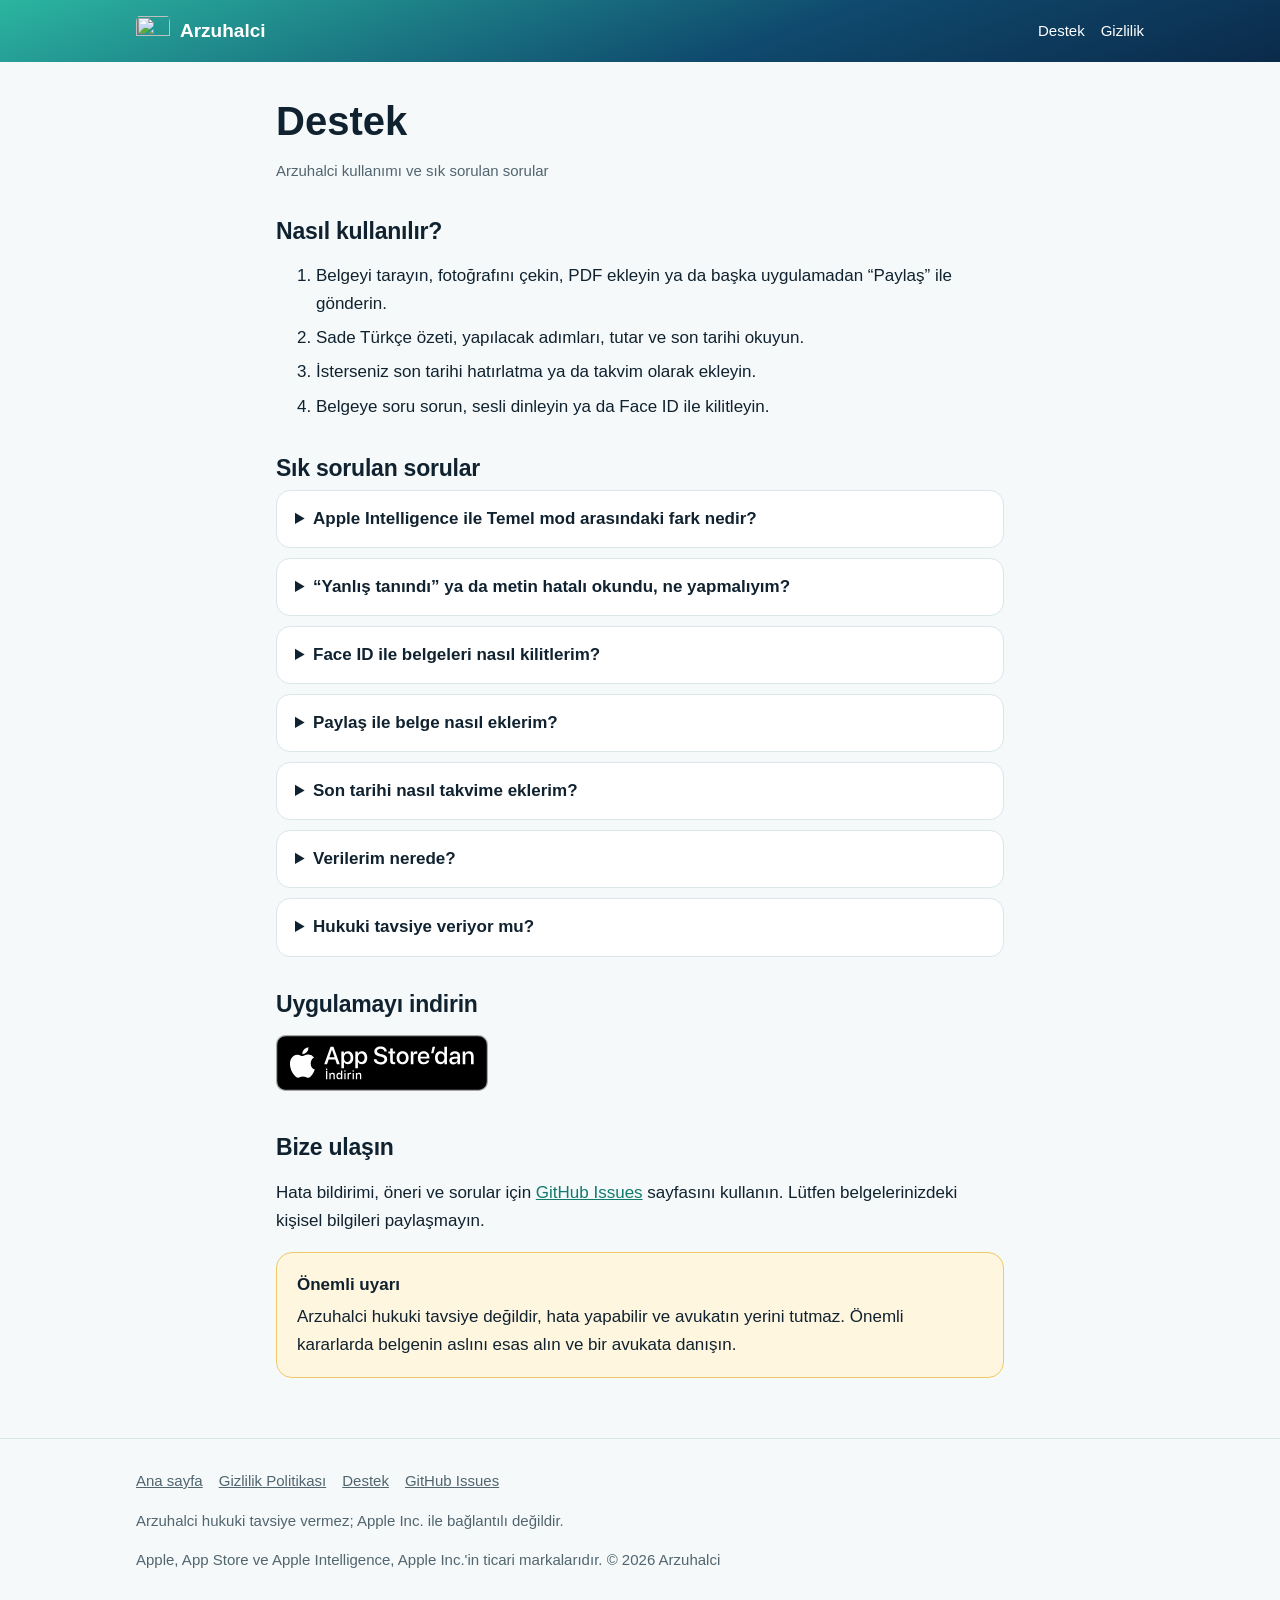
==== destek.html @ eda8c915 "Resmi App Store rozeti, buton hizası, Apple Intelligence vurgusu, hero görseli tam görünür" ====
<!doctype html>
<html lang="tr">
<head>
<meta charset="utf-8">
<meta name="viewport" content="width=device-width, initial-scale=1">
<title>Destek – Arzuhalci</title>
<meta name="description" content="Arzuhalci destek sayfası: nasıl kullanılır, Apple Intelligence ve Temel mod, Face ID, Paylaş ve iletişim.">
<link rel="canonical" href="https://bagsiz.github.io/arzuhalci-site/destek.html">
<link rel="icon" href="favicon.png" type="image/png">
<link rel="apple-touch-icon" href="apple-touch-icon.png">
<meta name="robots" content="index, follow">
<meta name="theme-color" content="#0b2a4a">
<meta name="color-scheme" content="light dark">
<link rel="stylesheet" href="assets/site.css">
</head>
<body><div class="top"><nav><a class="brand" href="index.html"><img src="assets/icon.png" alt="" width="34" height="34">Arzuhalci</a><span class="sp"></span><a class="l" href="destek.html">Destek</a><a class="l" href="gizlilik.html">Gizlilik</a></nav></div>
<main class="doc"><h1>Destek</h1><p class="meta">Arzuhalci kullanımı ve sık sorulan sorular</p>
<h2>Nasıl kullanılır?</h2><ol><li>Belgeyi tarayın, fotoğrafını çekin, PDF ekleyin ya da başka uygulamadan “Paylaş” ile gönderin.</li><li>Sade Türkçe özeti, yapılacak adımları, tutar ve son tarihi okuyun.</li><li>İsterseniz son tarihi hatırlatma ya da takvim olarak ekleyin.</li><li>Belgeye soru sorun, sesli dinleyin ya da Face ID ile kilitleyin.</li></ol>
<h2>Sık sorulan sorular</h2><details><summary>Apple Intelligence ile Temel mod arasındaki fark nedir?</summary><p>Apple Intelligence destekleyen cihazlarda açıklamalar ve belge soruları cihazdaki Apple modeliyle üretilir. Desteklemeyen cihazlarda Temel mod devreye girer: 159 belge türünü tanır ve özet ile yapılacak adımları sunar; serbest soru-cevap sınırlı olabilir. İkisi de cihazda çalışır.</p></details><details><summary>“Yanlış tanındı” ya da metin hatalı okundu, ne yapmalıyım?</summary><p>Belgeyi daha iyi ışıkta, düz ve tüm sayfa görünecek şekilde yeniden tarayın veya PDF kullanın. Okunan metin, tarih ve tutarları her zaman belgenin aslıyla karşılaştırın. Sorun sürerse GitHub Issues'a, kişisel bilgi içermeyen bir örnekle yazın.</p></details><details><summary>Face ID ile belgeleri nasıl kilitlerim?</summary><p>Uygulamanın ayarlarında kilidi açın. Doğrulamayı iOS yapar; Face ID verisi cihazdan çıkmaz. Face ID kullanılamazsa cihaz parolası istenebilir.</p></details><details><summary>Paylaş ile belge nasıl eklerim?</summary><p>Mail, WhatsApp ya da Dosyalar'da belgeyi açın, Paylaş simgesine dokunun ve Arzuhalci'yi seçin. Belge cihazınızda işlenir.</p></details><details><summary>Son tarihi nasıl takvime eklerim?</summary><p>Belge sonucunda tarih satırından hatırlatma ekleyin ya da takvime kaydedin. İzin vermeniz gerekir; istediğiniz zaman Ayarlar'dan kapatabilirsiniz.</p></details><details><summary>Verilerim nerede?</summary><p>Yalnızca cihazınızda, uygulamanın yerel depolamasında. Uygulamayı silerseniz hepsi silinir. Bkz. Gizlilik Politikası.</p></details><details><summary>Hukuki tavsiye veriyor mu?</summary><p>Hayır. Arzuhalci hata yapabilir ve avukatın yerini tutmaz. Önemli kararlarda bir avukata danışın.</p></details>
<h2>Uygulamayı indirin</h2><p><a class="store" href="https://apps.apple.com/tr/app/id6838834879" rel="noopener"><img src="assets/app-store-badge-tr.svg" alt="App Store'dan indirin" width="151" height="40"></a></p><h2>Bize ulaşın</h2><p>Hata bildirimi, öneri ve sorular için <a href="https://github.com/bagsiz/arzuhalci-site/issues" rel="noopener">GitHub Issues</a> sayfasını kullanın. Lütfen belgelerinizdeki kişisel bilgileri paylaşmayın.</p>
<div class="disc" role="note"><strong>Önemli uyarı</strong>Arzuhalci hukuki tavsiye değildir, hata yapabilir ve avukatın yerini tutmaz. Önemli kararlarda belgenin aslını esas alın ve bir avukata danışın.</div></main><footer><div class="wrap"><a href="index.html">Ana sayfa</a><a href="gizlilik.html">Gizlilik Politikası</a><a href="destek.html">Destek</a><a href="https://github.com/bagsiz/arzuhalci-site/issues" rel="noopener">GitHub Issues</a><p>Arzuhalci hukuki tavsiye vermez; Apple Inc. ile bağlantılı değildir.</p><p>Apple, App Store ve Apple Intelligence, Apple Inc.'in ticari markalarıdır. © 2026 Arzuhalci</p></div></footer></body></html>
---- assets/site.css ----
:root{--teal:#2bb5a0;--teal-d:#168a7a;--navy:#0b2a4a;--bg:#f5f9fa;--card:#fff;--text:#10222f;--muted:#51656f;--line:#dbe6e9;--accent:#127a6c;--warn-bg:#fff6e0;--warn-line:#f0c869;--max:1040px}
@media(prefers-color-scheme:dark){:root{--bg:#07131f;--card:#0e2233;--text:#e8f1f4;--muted:#9bb0ba;--line:#1d3547;--accent:#58d3c0;--warn-bg:#2a2210;--warn-line:#7a6320}}
*{box-sizing:border-box}html{scroll-behavior:smooth}
body{margin:0;background:var(--bg);color:var(--text);font:17px/1.65 -apple-system,BlinkMacSystemFont,"SF Pro Text","Segoe UI",Roboto,Helvetica,Arial,sans-serif;-webkit-text-size-adjust:100%}
a{color:var(--accent)}img{max-width:100%;height:auto}
.wrap{max-width:var(--max);margin:0 auto;padding:0 16px}
nav{display:flex;align-items:center;gap:16px;max-width:var(--max);margin:0 auto;padding:14px 16px}
nav .brand{display:flex;align-items:center;gap:10px;font-weight:700;text-decoration:none;color:inherit;font-size:19px}
nav .brand img{border-radius:8px}nav .sp{flex:1}
nav a.l{text-decoration:none;color:var(--muted);font-size:15px}nav a.l:hover{color:var(--accent)}
.hero{background:linear-gradient(160deg,#2bb5a0 0%,#1b8f95 35%,#0f4a6e 70%,#0b2a4a 100%);color:#fff;overflow:hidden}
.hero nav a,.hero nav a.l{color:#fff}.hero nav a.l{opacity:.85}
.hero-in{max-width:var(--max);margin:0 auto;padding:24px 16px 48px;display:grid;gap:32px;align-items:center}
.hero h1{font-size:clamp(32px,7vw,54px);line-height:1.1;margin:8px 0 14px;letter-spacing:-.02em}
.hero p.lead{font-size:clamp(18px,3.5vw,21px);opacity:.93;margin:0 0 24px;max-width:34em}
.hero .shot{justify-self:center;width:min(300px,70%);margin-bottom:0;filter:drop-shadow(0 20px 40px rgba(0,0,0,.35));border-radius:34px}
.hero-copy{padding-bottom:0}
@media(min-width:820px){.hero-in{grid-template-columns:1.15fr .85fr;padding-top:48px}.hero .shot{width:300px}}
.btn{display:inline-flex;align-items:center;gap:10px;background:#fff;color:#0b2a4a;font-weight:700;text-decoration:none;padding:13px 22px;border-radius:14px}
.btn:hover{transform:translateY(-1px)}.btn small{display:block;font-weight:500;font-size:12px;opacity:.7;line-height:1.1}
.cta{display:flex;flex-wrap:wrap;align-items:center;gap:14px 18px}
.store{display:inline-block;padding:14px;margin:-14px;line-height:0}.store img{height:56px;width:auto;display:block}
.btn.ghost{background:transparent;color:#fff;border:1px solid rgba(255,255,255,.55);height:56px;padding:0 24px;box-sizing:border-box;line-height:1}
.dl{text-align:center}.dl .store{margin:0}.doc .store{margin:0;padding:10px 0}.doc p .store{padding:0;margin:0}
.card.feat{grid-column:1/-1;display:grid;gap:4px}
.badges{margin-top:14px;font-size:14px;opacity:.85}
section{padding:56px 0}section.after-hero{padding-top:56px}
h2{font-size:clamp(25px,5vw,34px);line-height:1.2;margin:0 0 10px;letter-spacing:-.01em}
h3{font-size:19px;margin:0 0 6px}
.sub{color:var(--muted);margin:0 0 28px;max-width:40em}
.grid{display:grid;gap:16px;grid-template-columns:repeat(auto-fit,minmax(250px,1fr))}
.card{background:var(--card);border:1px solid var(--line);border-radius:18px;padding:20px}
.card p{margin:0;color:var(--muted);font-size:16px}
.ic{width:42px;height:42px;border-radius:12px;background:linear-gradient(135deg,var(--teal),#0f4a6e);color:#fff;display:grid;place-items:center;font-size:21px;margin-bottom:12px}
.gallery{display:flex;gap:16px;overflow-x:auto;scroll-snap-type:x mandatory;padding:4px 16px 18px;margin:0 -16px}
.gallery figure{margin:0;flex:0 0 min(240px,68vw);scroll-snap-align:center}
.gallery img{width:100%;border-radius:20px;border:1px solid var(--line);display:block}
.gallery figcaption{font-size:14px;color:var(--muted);text-align:center;margin-top:8px}
.chips{display:flex;flex-wrap:wrap;gap:10px;padding:0;list-style:none;margin:0}
.chips li{background:var(--card);border:1px solid var(--line);border-radius:999px;padding:8px 16px;font-size:15px}
details{background:var(--card);border:1px solid var(--line);border-radius:14px;padding:14px 18px;margin-bottom:10px}
summary{cursor:pointer;font-weight:600}details p{margin:10px 0 0;color:var(--muted)}
.disc{background:var(--warn-bg);border:1px solid var(--warn-line);border-radius:16px;padding:18px 20px}
.disc strong{display:block;margin-bottom:4px}
.band{background:linear-gradient(160deg,#0f4a6e,#0b2a4a);color:#fff}.band h2,.band p{color:#fff}.band .sub{color:#cfe3ea}
footer{border-top:1px solid var(--line);padding:30px 0 50px;color:var(--muted);font-size:15px}
footer a{color:var(--muted);margin-right:16px}
.doc{max-width:760px;margin:0 auto;padding:24px 16px 60px}
.doc h1{font-size:clamp(28px,6vw,40px);line-height:1.15;margin:12px 0 6px}
.doc h2{font-size:23px;margin:34px 0 8px}
.doc li{margin-bottom:6px}.meta{color:var(--muted);font-size:15px}
.doc table{border-collapse:collapse;width:100%;font-size:15.5px}.doc th,.doc td{border:1px solid var(--line);padding:9px 11px;text-align:left;vertical-align:top}
.top{background:linear-gradient(160deg,#2bb5a0,#0f4a6e 60%,#0b2a4a);color:#fff}.top nav a{color:#fff}
.center{text-align:center;padding:90px 16px}.center .code{font-size:clamp(64px,16vw,120px);font-weight:800;line-height:1;background:linear-gradient(135deg,var(--teal),#0f4a6e);-webkit-background-clip:text;background-clip:text;color:transparent}
:focus-visible{outline:3px solid var(--teal);outline-offset:2px}
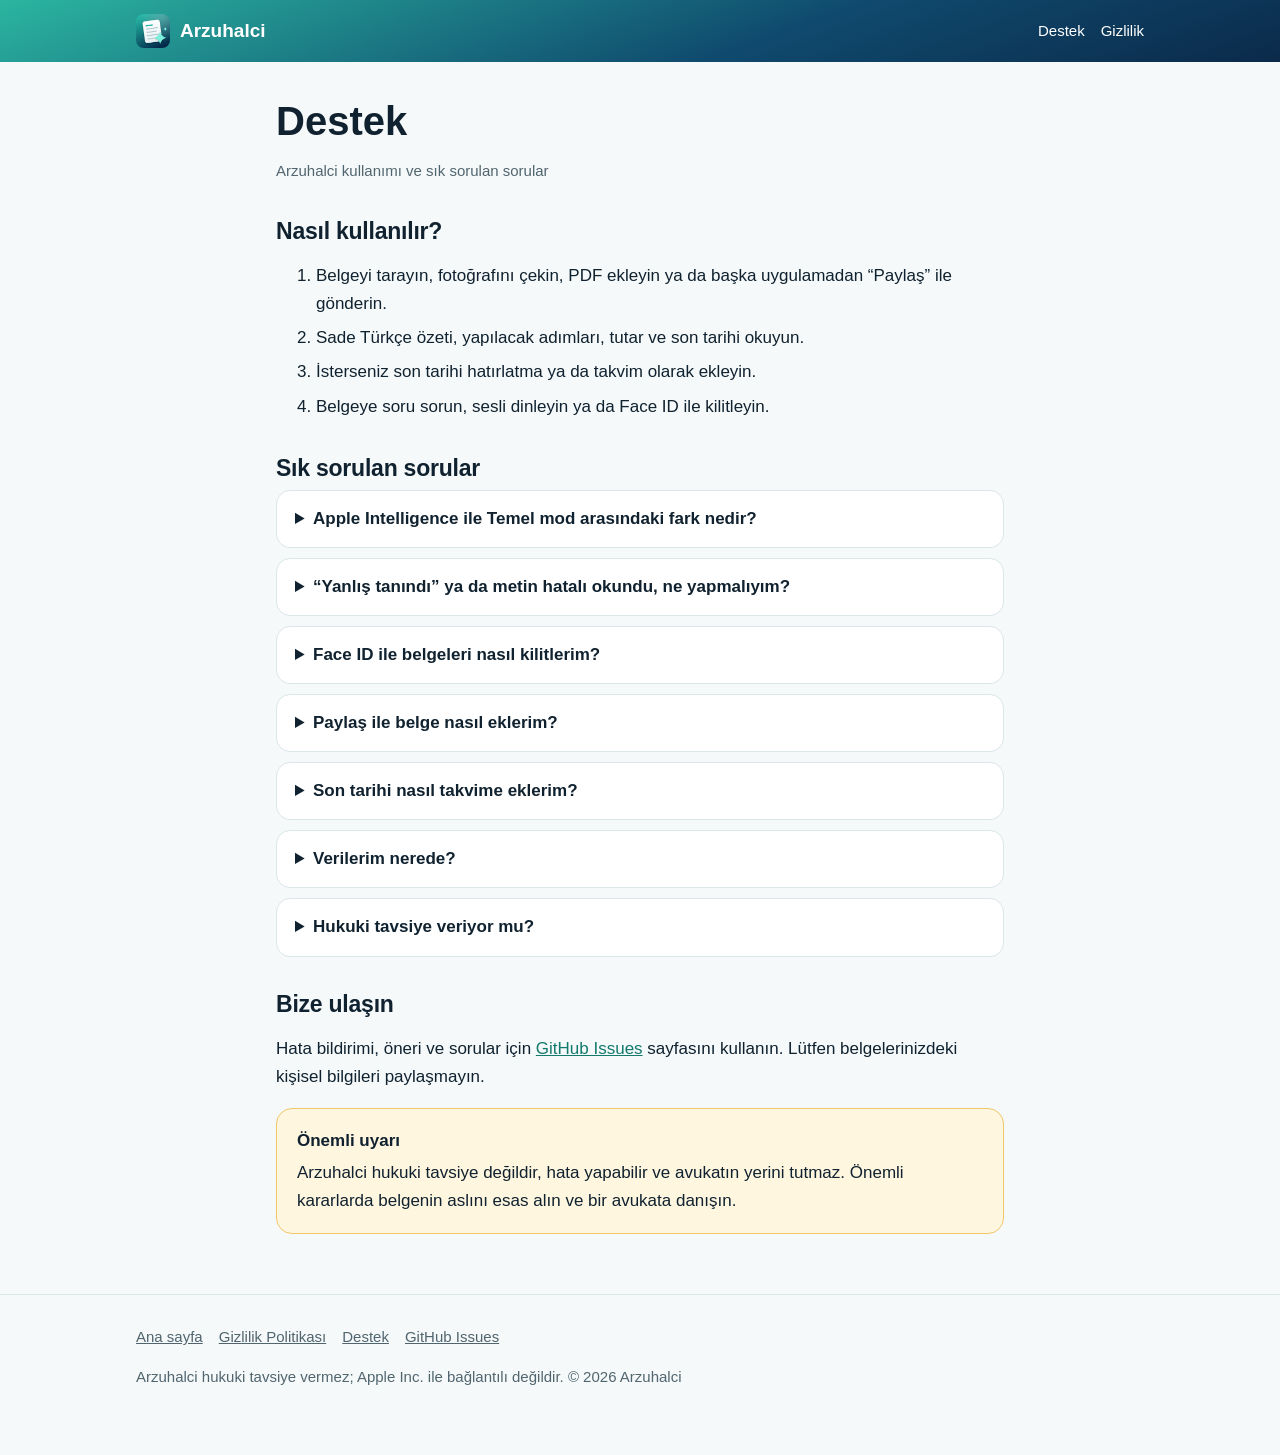
==== commit 0b3eaf4f: "Arzuhalci tanıtım sitesi: ana sayfa, gizlilik, destek" ====
--- a/destek.html
+++ b/destek.html
@@ -17,5 +17,5 @@
 <main class="doc"><h1>Destek</h1><p class="meta">Arzuhalci kullanımı ve sık sorulan sorular</p>
 <h2>Nasıl kullanılır?</h2><ol><li>Belgeyi tarayın, fotoğrafını çekin, PDF ekleyin ya da başka uygulamadan “Paylaş” ile gönderin.</li><li>Sade Türkçe özeti, yapılacak adımları, tutar ve son tarihi okuyun.</li><li>İsterseniz son tarihi hatırlatma ya da takvim olarak ekleyin.</li><li>Belgeye soru sorun, sesli dinleyin ya da Face ID ile kilitleyin.</li></ol>
 <h2>Sık sorulan sorular</h2><details><summary>Apple Intelligence ile Temel mod arasındaki fark nedir?</summary><p>Apple Intelligence destekleyen cihazlarda açıklamalar ve belge soruları cihazdaki Apple modeliyle üretilir. Desteklemeyen cihazlarda Temel mod devreye girer: 159 belge türünü tanır ve özet ile yapılacak adımları sunar; serbest soru-cevap sınırlı olabilir. İkisi de cihazda çalışır.</p></details><details><summary>“Yanlış tanındı” ya da metin hatalı okundu, ne yapmalıyım?</summary><p>Belgeyi daha iyi ışıkta, düz ve tüm sayfa görünecek şekilde yeniden tarayın veya PDF kullanın. Okunan metin, tarih ve tutarları her zaman belgenin aslıyla karşılaştırın. Sorun sürerse GitHub Issues'a, kişisel bilgi içermeyen bir örnekle yazın.</p></details><details><summary>Face ID ile belgeleri nasıl kilitlerim?</summary><p>Uygulamanın ayarlarında kilidi açın. Doğrulamayı iOS yapar; Face ID verisi cihazdan çıkmaz. Face ID kullanılamazsa cihaz parolası istenebilir.</p></details><details><summary>Paylaş ile belge nasıl eklerim?</summary><p>Mail, WhatsApp ya da Dosyalar'da belgeyi açın, Paylaş simgesine dokunun ve Arzuhalci'yi seçin. Belge cihazınızda işlenir.</p></details><details><summary>Son tarihi nasıl takvime eklerim?</summary><p>Belge sonucunda tarih satırından hatırlatma ekleyin ya da takvime kaydedin. İzin vermeniz gerekir; istediğiniz zaman Ayarlar'dan kapatabilirsiniz.</p></details><details><summary>Verilerim nerede?</summary><p>Yalnızca cihazınızda, uygulamanın yerel depolamasında. Uygulamayı silerseniz hepsi silinir. Bkz. Gizlilik Politikası.</p></details><details><summary>Hukuki tavsiye veriyor mu?</summary><p>Hayır. Arzuhalci hata yapabilir ve avukatın yerini tutmaz. Önemli kararlarda bir avukata danışın.</p></details>
-<h2>Uygulamayı indirin</h2><p><a class="store" href="https://apps.apple.com/tr/app/id6838834879" rel="noopener"><img src="assets/app-store-badge-tr.svg" alt="App Store'dan indirin" width="151" height="40"></a></p><h2>Bize ulaşın</h2><p>Hata bildirimi, öneri ve sorular için <a href="https://github.com/bagsiz/arzuhalci-site/issues" rel="noopener">GitHub Issues</a> sayfasını kullanın. Lütfen belgelerinizdeki kişisel bilgileri paylaşmayın.</p>
-<div class="disc" role="note"><strong>Önemli uyarı</strong>Arzuhalci hukuki tavsiye değildir, hata yapabilir ve avukatın yerini tutmaz. Önemli kararlarda belgenin aslını esas alın ve bir avukata danışın.</div></main><footer><div class="wrap"><a href="index.html">Ana sayfa</a><a href="gizlilik.html">Gizlilik Politikası</a><a href="destek.html">Destek</a><a href="https://github.com/bagsiz/arzuhalci-site/issues" rel="noopener">GitHub Issues</a><p>Arzuhalci hukuki tavsiye vermez; Apple Inc. ile bağlantılı değildir.</p><p>Apple, App Store ve Apple Intelligence, Apple Inc.'in ticari markalarıdır. © 2026 Arzuhalci</p></div></footer></body></html>
+<h2>Bize ulaşın</h2><p>Hata bildirimi, öneri ve sorular için <a href="https://github.com/bagsiz/arzuhalci-site/issues" rel="noopener">GitHub Issues</a> sayfasını kullanın. Lütfen belgelerinizdeki kişisel bilgileri paylaşmayın.</p>
+<div class="disc" role="note"><strong>Önemli uyarı</strong>Arzuhalci hukuki tavsiye değildir, hata yapabilir ve avukatın yerini tutmaz. Önemli kararlarda belgenin aslını esas alın ve bir avukata danışın.</div></main><footer><div class="wrap"><a href="index.html">Ana sayfa</a><a href="gizlilik.html">Gizlilik Politikası</a><a href="destek.html">Destek</a><a href="https://github.com/bagsiz/arzuhalci-site/issues" rel="noopener">GitHub Issues</a><p>Arzuhalci hukuki tavsiye vermez; Apple Inc. ile bağlantılı değildir. © 2026 Arzuhalci</p></div></footer></body></html>
--- a/assets/site.css
+++ b/assets/site.css
@@ -10,21 +10,17 @@
 nav a.l{text-decoration:none;color:var(--muted);font-size:15px}nav a.l:hover{color:var(--accent)}
 .hero{background:linear-gradient(160deg,#2bb5a0 0%,#1b8f95 35%,#0f4a6e 70%,#0b2a4a 100%);color:#fff;overflow:hidden}
 .hero nav a,.hero nav a.l{color:#fff}.hero nav a.l{opacity:.85}
-.hero-in{max-width:var(--max);margin:0 auto;padding:24px 16px 48px;display:grid;gap:32px;align-items:center}
+.hero-in{max-width:var(--max);margin:0 auto;padding:24px 16px 0;display:grid;gap:32px;align-items:end}
 .hero h1{font-size:clamp(32px,7vw,54px);line-height:1.1;margin:8px 0 14px;letter-spacing:-.02em}
 .hero p.lead{font-size:clamp(18px,3.5vw,21px);opacity:.93;margin:0 0 24px;max-width:34em}
-.hero .shot{justify-self:center;width:min(300px,70%);margin-bottom:0;filter:drop-shadow(0 20px 40px rgba(0,0,0,.35));border-radius:34px}
-.hero-copy{padding-bottom:0}
-@media(min-width:820px){.hero-in{grid-template-columns:1.15fr .85fr;padding-top:48px}.hero .shot{width:300px}}
+.hero .shot{justify-self:center;width:min(300px,78%);margin-bottom:-60px;filter:drop-shadow(0 20px 40px rgba(0,0,0,.35));border-radius:34px}
+.hero-copy{padding-bottom:40px}
+@media(min-width:820px){.hero-in{grid-template-columns:1.15fr .85fr;padding-top:48px}.hero .shot{margin-bottom:-90px;width:300px}.hero-copy{padding-bottom:80px}}
 .btn{display:inline-flex;align-items:center;gap:10px;background:#fff;color:#0b2a4a;font-weight:700;text-decoration:none;padding:13px 22px;border-radius:14px}
 .btn:hover{transform:translateY(-1px)}.btn small{display:block;font-weight:500;font-size:12px;opacity:.7;line-height:1.1}
-.cta{display:flex;flex-wrap:wrap;align-items:center;gap:14px 18px}
-.store{display:inline-block;padding:14px;margin:-14px;line-height:0}.store img{height:56px;width:auto;display:block}
-.btn.ghost{background:transparent;color:#fff;border:1px solid rgba(255,255,255,.55);height:56px;padding:0 24px;box-sizing:border-box;line-height:1}
-.dl{text-align:center}.dl .store{margin:0}.doc .store{margin:0;padding:10px 0}.doc p .store{padding:0;margin:0}
-.card.feat{grid-column:1/-1;display:grid;gap:4px}
+.btn.ghost{background:transparent;color:#fff;border:1px solid rgba(255,255,255,.55);margin-left:8px}
 .badges{margin-top:14px;font-size:14px;opacity:.85}
-section{padding:56px 0}section.after-hero{padding-top:56px}
+section{padding:56px 0}section.after-hero{padding-top:110px}
 h2{font-size:clamp(25px,5vw,34px);line-height:1.2;margin:0 0 10px;letter-spacing:-.01em}
 h3{font-size:19px;margin:0 0 6px}
 .sub{color:var(--muted);margin:0 0 28px;max-width:40em}
